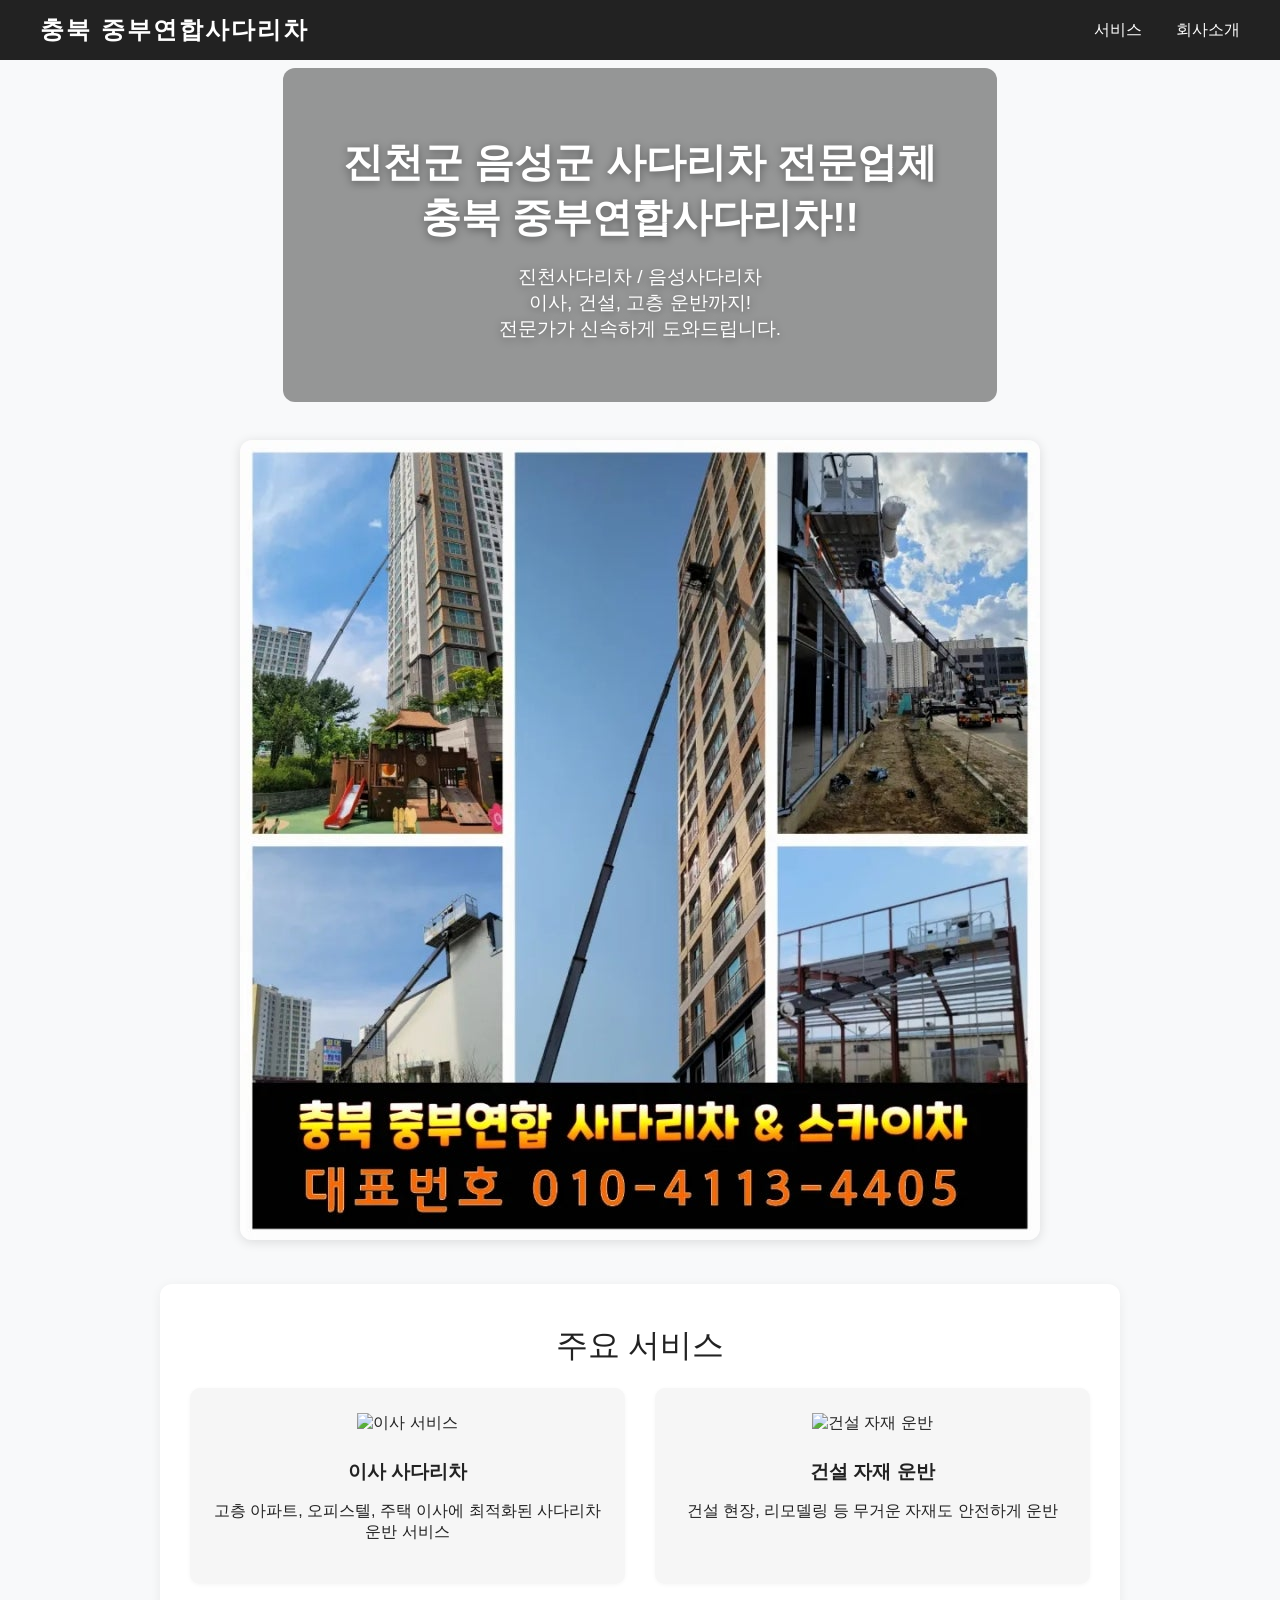
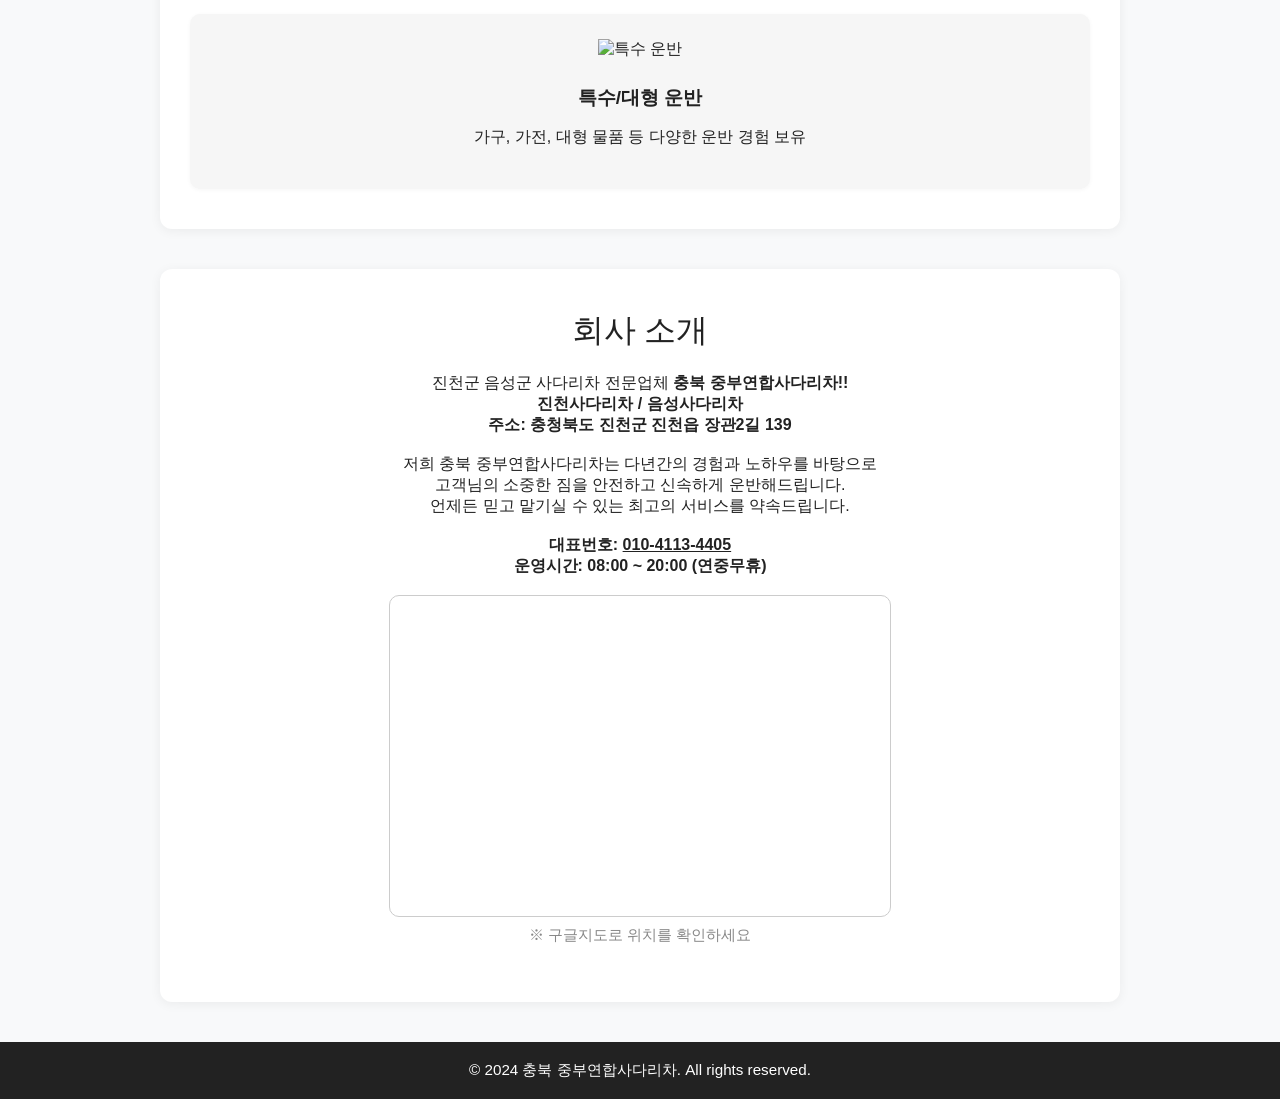
==== 01041134405/index.html @ c892538c "Add 01041134405 site under subpath" ====
<!DOCTYPE html>
<html lang="ko">

<head>
    <meta charset="UTF-8">
    <meta name="viewport" content="width=device-width, initial-scale=1.0">
    <title>충북 사다리차 - 진천, 음성, 괴산, 혁신도시 전문 사다리차</title>

    <meta name="description" content="충북 사다리차 전문 업체! 진천, 음성, 괴산, 혁신도시 고소작업차, 이삿짐 사다리차, 건설 현장 사다리차 신속 배차 서비스.">
    
    <meta name="keywords" content="충북 사다리차, 진천 사다리차, 음성 사다리차, 괴산 사다리차, 혁신도시 사다리차, 고소작업차, 이삿짐 사다리차">
    
    <meta name="author" content="충북 사다리차 전문업체">

    <meta property="og:title" content="충북 사다리차 - 진천, 음성, 괴산, 혁신도시 신속 배차">
    <meta property="og:description" content="진천, 음성, 괴산, 혁신도시 전지역 사다리차, 고소작업차 신속 지원. 안전하고 합리적인 서비스 제공.">
    <meta property="og:type" content="website">
    <meta property="og:locale" content="ko_KR">
    <meta property="og:url" content="https://www.jbsadari.cloud/01041134405/">
    <meta property="og:image" content="https://www.jbsadari.cloud/01041134405/ladder-main.jpg">
    <meta property="og:image:secure_url" content="https://www.jbsadari.cloud/01041134405/ladder-main.jpg">
    <meta property="og:image:type" content="image/jpeg">
    <meta property="og:image:alt" content="중부연합사다리차 작업 안내 이미지">
    <meta name="twitter:card" content="summary_large_image">
    <meta name="twitter:image" content="https://www.jbsadari.cloud/01041134405/ladder-main.jpg">
    <meta name="thumbnail" content="https://www.jbsadari.cloud/01041134405/ladder-main.jpg">
    <link rel="canonical" href="https://www.jbsadari.cloud/01041134405/">
    <link rel="image_src" href="https://www.jbsadari.cloud/01041134405/ladder-main.jpg">

    <style>
        body {
            margin: 0;
            font-family: 'Noto Sans KR', Arial, sans-serif;
            background: #f8f9fa;
            color: #222;
        }
        header {
            background: #222;
            color: #fff;
            padding: 0 40px;
            display: flex;
            align-items: center;
            justify-content: space-between;
            height: 60px;
        }
        .logo {
            font-size: 1.5em;
            font-weight: bold;
            letter-spacing: 2px;
        }
        nav a {
            color: #fff;
            text-decoration: none;
            margin-left: 30px;
            font-size: 1em;
            transition: color 0.2s;
        }
        nav a:hover {
            color: #FFD600;
        }
        .banner {
            background: url('https://images.unsplash.com/photo-1506744038136-46273834b3fb?auto=format&fit=crop&w=1200&q=80') center/cover no-repeat;
            height: 350px;
            display: flex;
            align-items: center;
            justify-content: center;
            color: #fff;
            text-shadow: 0 2px 8px rgba(0,0,0,0.4);
        }
        .banner-content {
            background: rgba(0,0,0,0.4);
            padding: 40px 60px;
            border-radius: 12px;
            text-align: center;
        }
        .banner-content h1 {
            font-size: 2.5em;
            margin-bottom: 10px;
        }
        .banner-content p {
            font-size: 1.2em;
        }
        .section {
            max-width: 900px;
            margin: 40px auto;
            background: #fff;
            border-radius: 12px;
            box-shadow: 0 2px 12px rgba(0,0,0,0.06);
            padding: 40px 30px;
        }
        .section-title {
            font-size: 2em;
            margin-bottom: 20px;
            color: #222;
            text-align: center;
        }
        .services {
            display: flex;
            flex-wrap: wrap;
            gap: 30px;
            justify-content: center;
        }
        .service {
            flex: 1 1 250px;
            background: #f6f6f6;
            border-radius: 10px;
            padding: 25px 20px;
            text-align: center;
            box-shadow: 0 1px 4px rgba(0,0,0,0.04);
        }
        .service img {
            width: 80px;
            height: 80px;
            object-fit: contain;
            margin-bottom: 15px;
        }
        .service h3 {
            margin: 10px 0 8px 0;
            font-size: 1.2em;
        }
        .contact-form {
            max-width: 400px;
            margin: 0 auto;
            display: flex;
            flex-direction: column;
            gap: 15px;
        }
        .contact-form input, .contact-form textarea {
            padding: 10px;
            border: 1px solid #ccc;
            border-radius: 6px;
            font-size: 1em;
        }
        .contact-form button {
            background: #FFD600;
            color: #222;
            border: none;
            padding: 12px;
            border-radius: 6px;
            font-size: 1.1em;
            font-weight: bold;
            cursor: pointer;
            transition: background 0.2s;
        }
        .contact-form button:hover {
            background: #FFC400;
        }
        footer {
            background: #222;
            color: #fff;
            text-align: center;
            padding: 18px 0;
            margin-top: 40px;
            font-size: 0.95em;
        }
        @media (max-width: 700px) {
            .section { padding: 20px 5px; }
            .banner-content { padding: 20px 10px; }
            .services { flex-direction: column; gap: 15px; }
        }
    </style>
</head>
<body>
    <header>
        <div class="logo">충북 중부연합사다리차</div>
        <nav>
            <a href="#service">서비스</a>
            <a href="#about">회사소개</a>
        </nav>
    </header>
    <div class="banner">
        <div class="banner-content">
            <h1>진천군 음성군 사다리차 전문업체<br>충북 중부연합사다리차!!</h1>
            <p>진천사다리차 / 음성사다리차<br>이사, 건설, 고층 운반까지!<br>전문가가 신속하게 도와드립니다.</p>
        </div>
    </div>
    <div class="main-image" style="text-align:center; margin: 30px 0;">
        <a href="tel:01041134405">
            <img src="ladder-main.jpg" alt="중부연합사다리차 홍보 이미지" style="max-width:100%; border-radius:12px; box-shadow:0 2px 12px rgba(0,0,0,0.12); cursor:pointer;">
        </a>
    </div>
    <section class="section" id="service">
        <div class="section-title">주요 서비스</div>
        <div class="services">
            <div class="service">
                <img src="https://cdn-icons-png.flaticon.com/512/1046/1046857.png" alt="이사 서비스">
                <h3>이사 사다리차</h3>
                <p>고층 아파트, 오피스텔, 주택 이사에 최적화된 사다리차 운반 서비스</p>
            </div>
            <div class="service">
                <img src="https://cdn-icons-png.flaticon.com/512/1046/1046876.png" alt="건설 자재 운반">
                <h3>건설 자재 운반</h3>
                <p>건설 현장, 리모델링 등 무거운 자재도 안전하게 운반</p>
            </div>
            <div class="service">
                <img src="https://cdn-icons-png.flaticon.com/512/1046/1046861.png" alt="특수 운반">
                <h3>특수/대형 운반</h3>
                <p>가구, 가전, 대형 물품 등 다양한 운반 경험 보유</p>
            </div>
        </div>
    </section>
    <section class="section" id="about">
        <div class="section-title">회사 소개</div>
        <p style="text-align:center; max-width:600px; margin:0 auto;">
            진천군 음성군 사다리차 전문업체 <b>충북 중부연합사다리차!!</b><br>
            <b>진천사다리차 / 음성사다리차</b><br>
            <b>주소: 충청북도 진천군 진천읍 장관2길 139</b><br><br>
            저희 충북 중부연합사다리차는 다년간의 경험과 노하우를 바탕으로<br>
            고객님의 소중한 짐을 안전하고 신속하게 운반해드립니다.<br>
            언제든 믿고 맡기실 수 있는 최고의 서비스를 약속드립니다.<br>
            <br>
            <b>대표번호: <a href="tel:01041134405" style="color:inherit;text-decoration:underline;">010-4113-4405</a></b><br>
            <b>운영시간: 08:00 ~ 20:00 (연중무휴)</b>
            <div style="margin: 18px 0 0 0; text-align:center;">
                <!-- 구글 지도 iframe -->
                <iframe src="https://www.google.com/maps?q=충청북도+진천군+진천읍+장관2길+139&output=embed" width="100%" height="320" style="border:1px solid #ccc; border-radius:10px; max-width:500px;" allowfullscreen loading="lazy"></iframe>
                <div style="font-size:0.95em; color:#888; margin-top:4px;">※ 구글지도로 위치를 확인하세요</div>
            </div>
        </p>
    </section>
    <footer>
        &copy; 2024 충북 중부연합사다리차. All rights reserved.
    </footer>
</body>
</html>
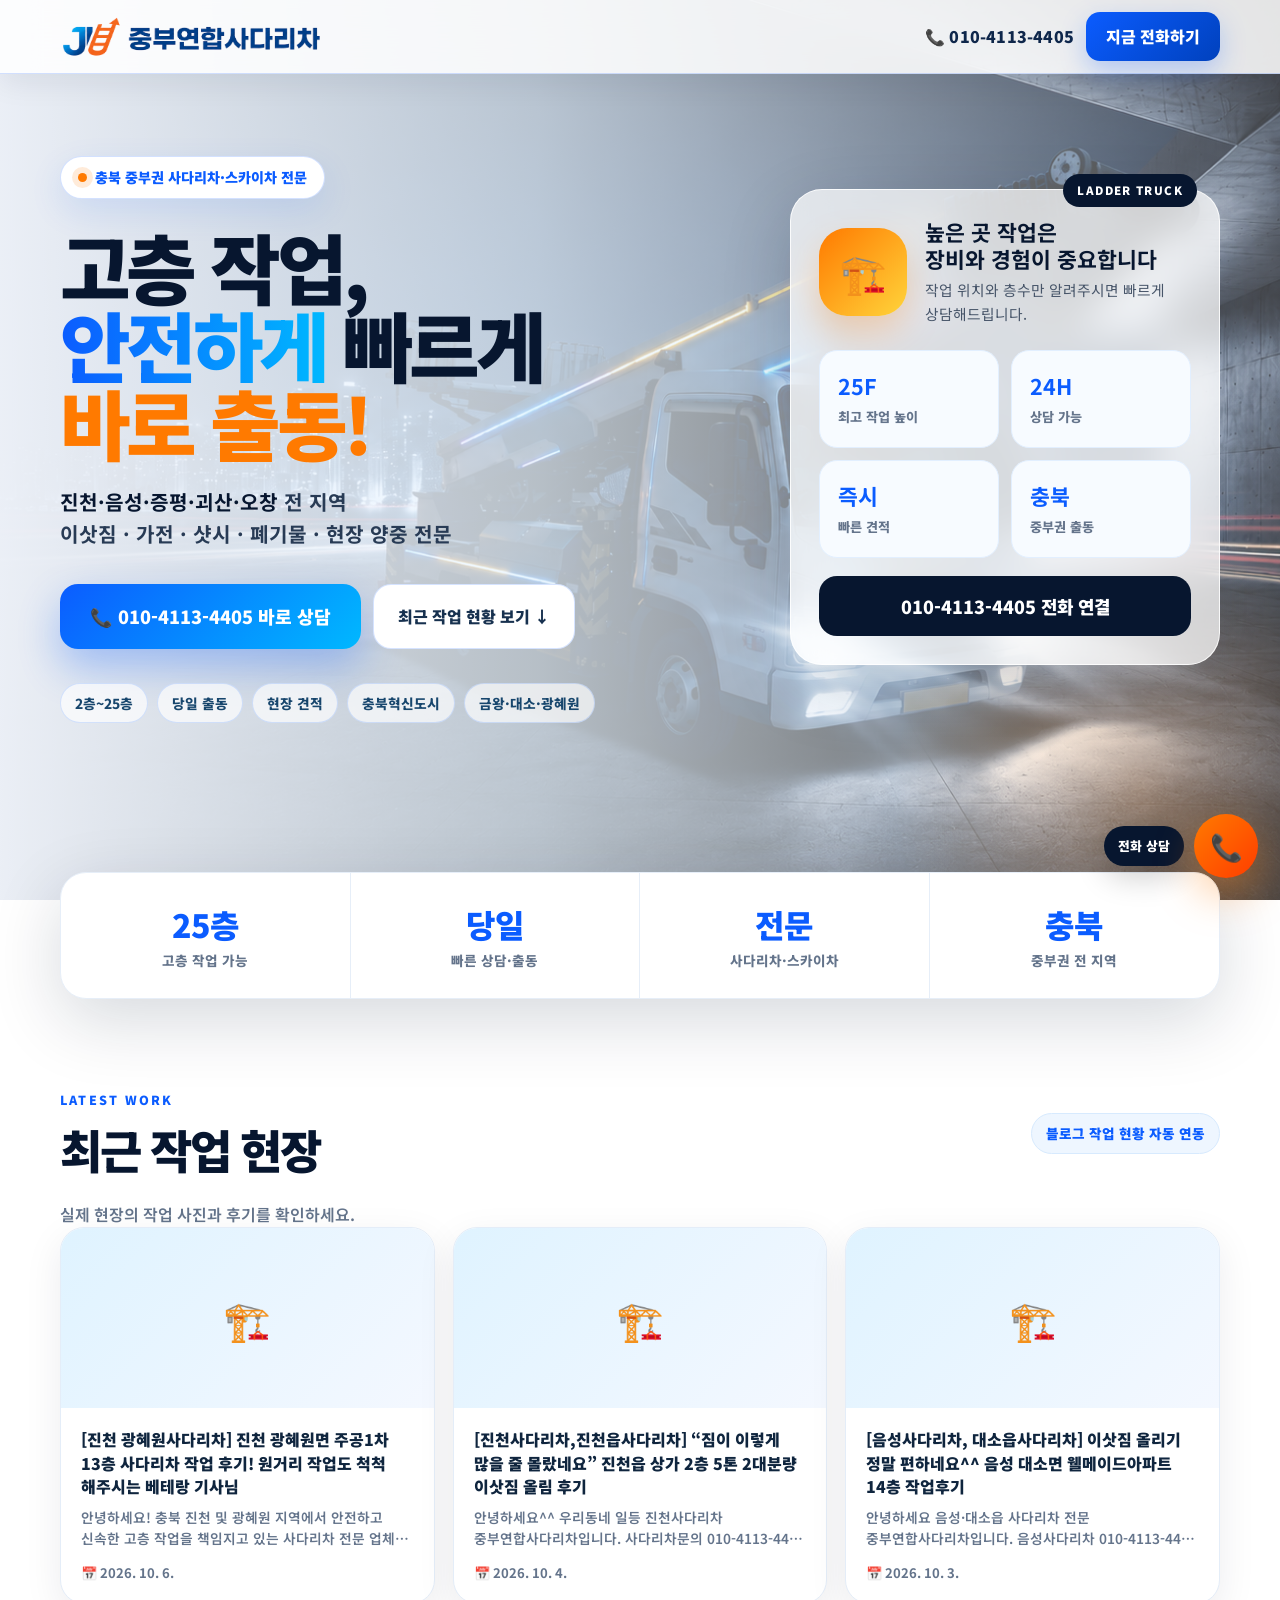
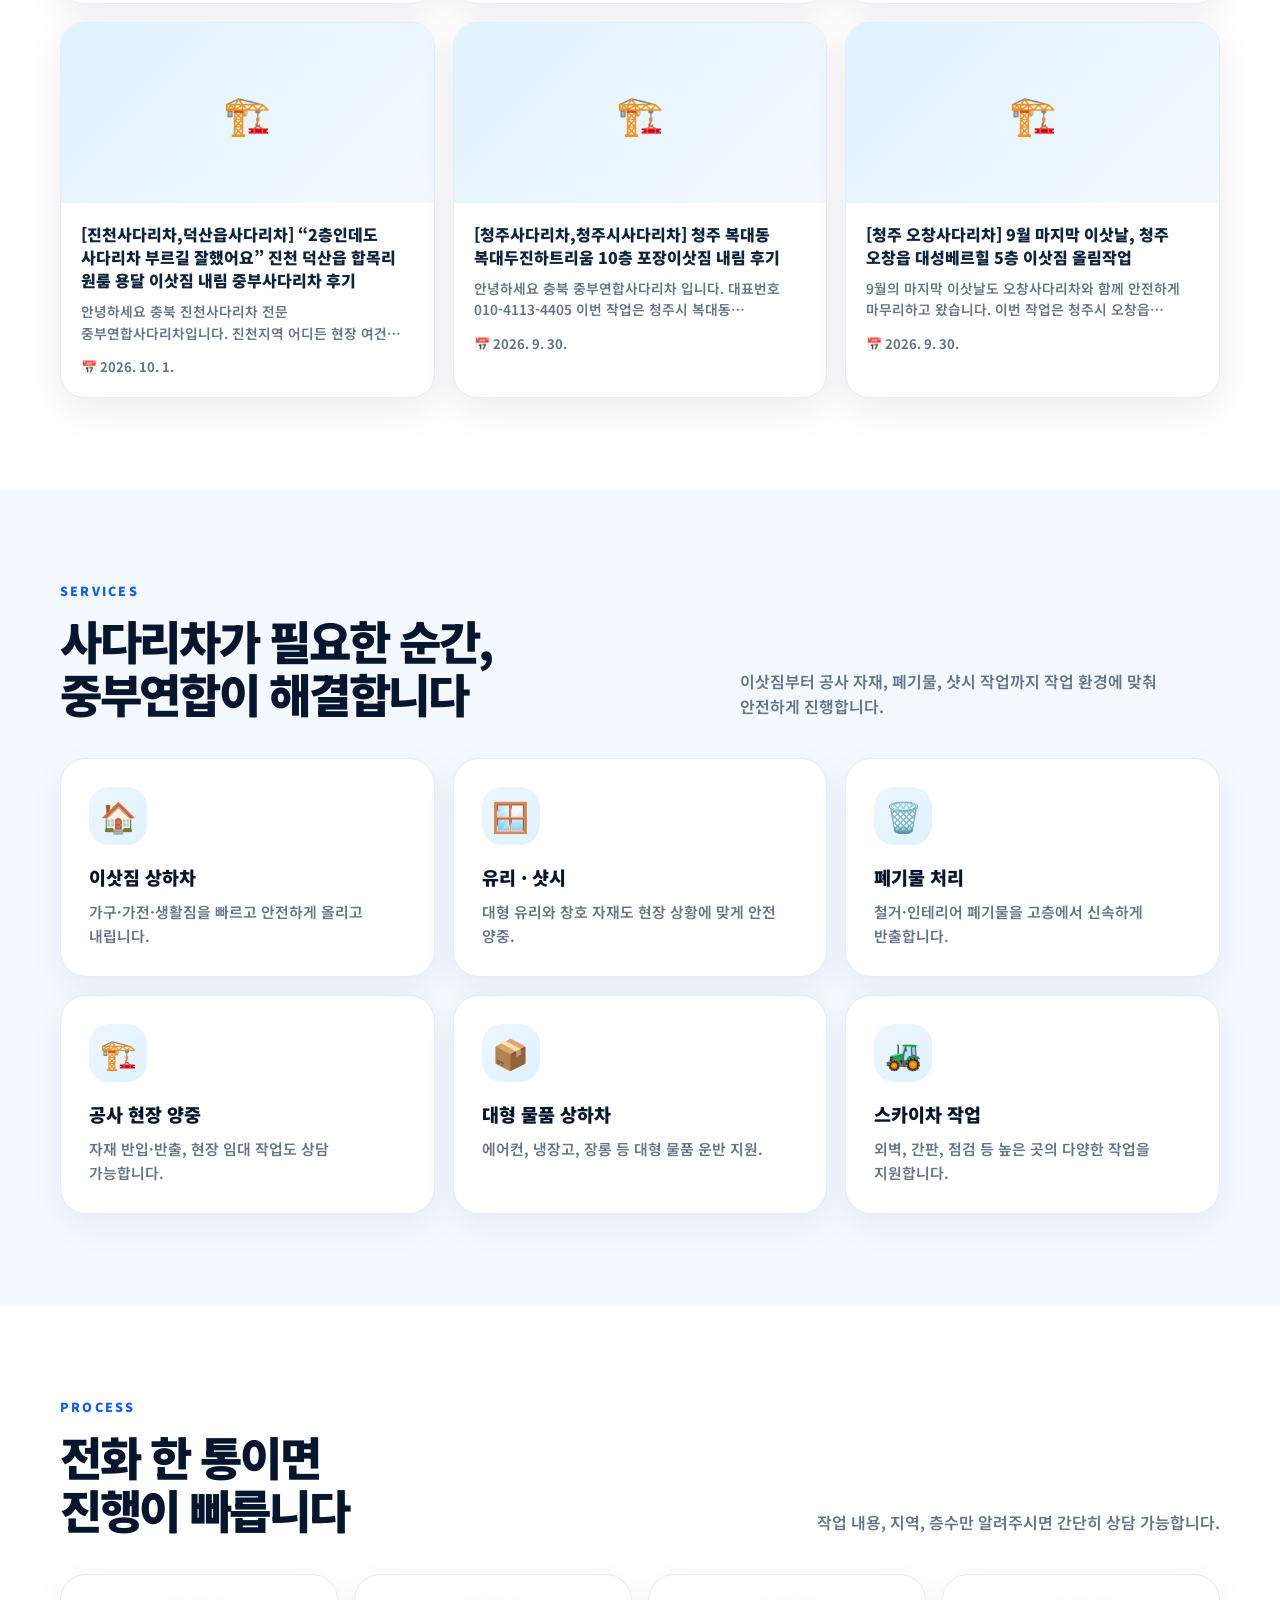
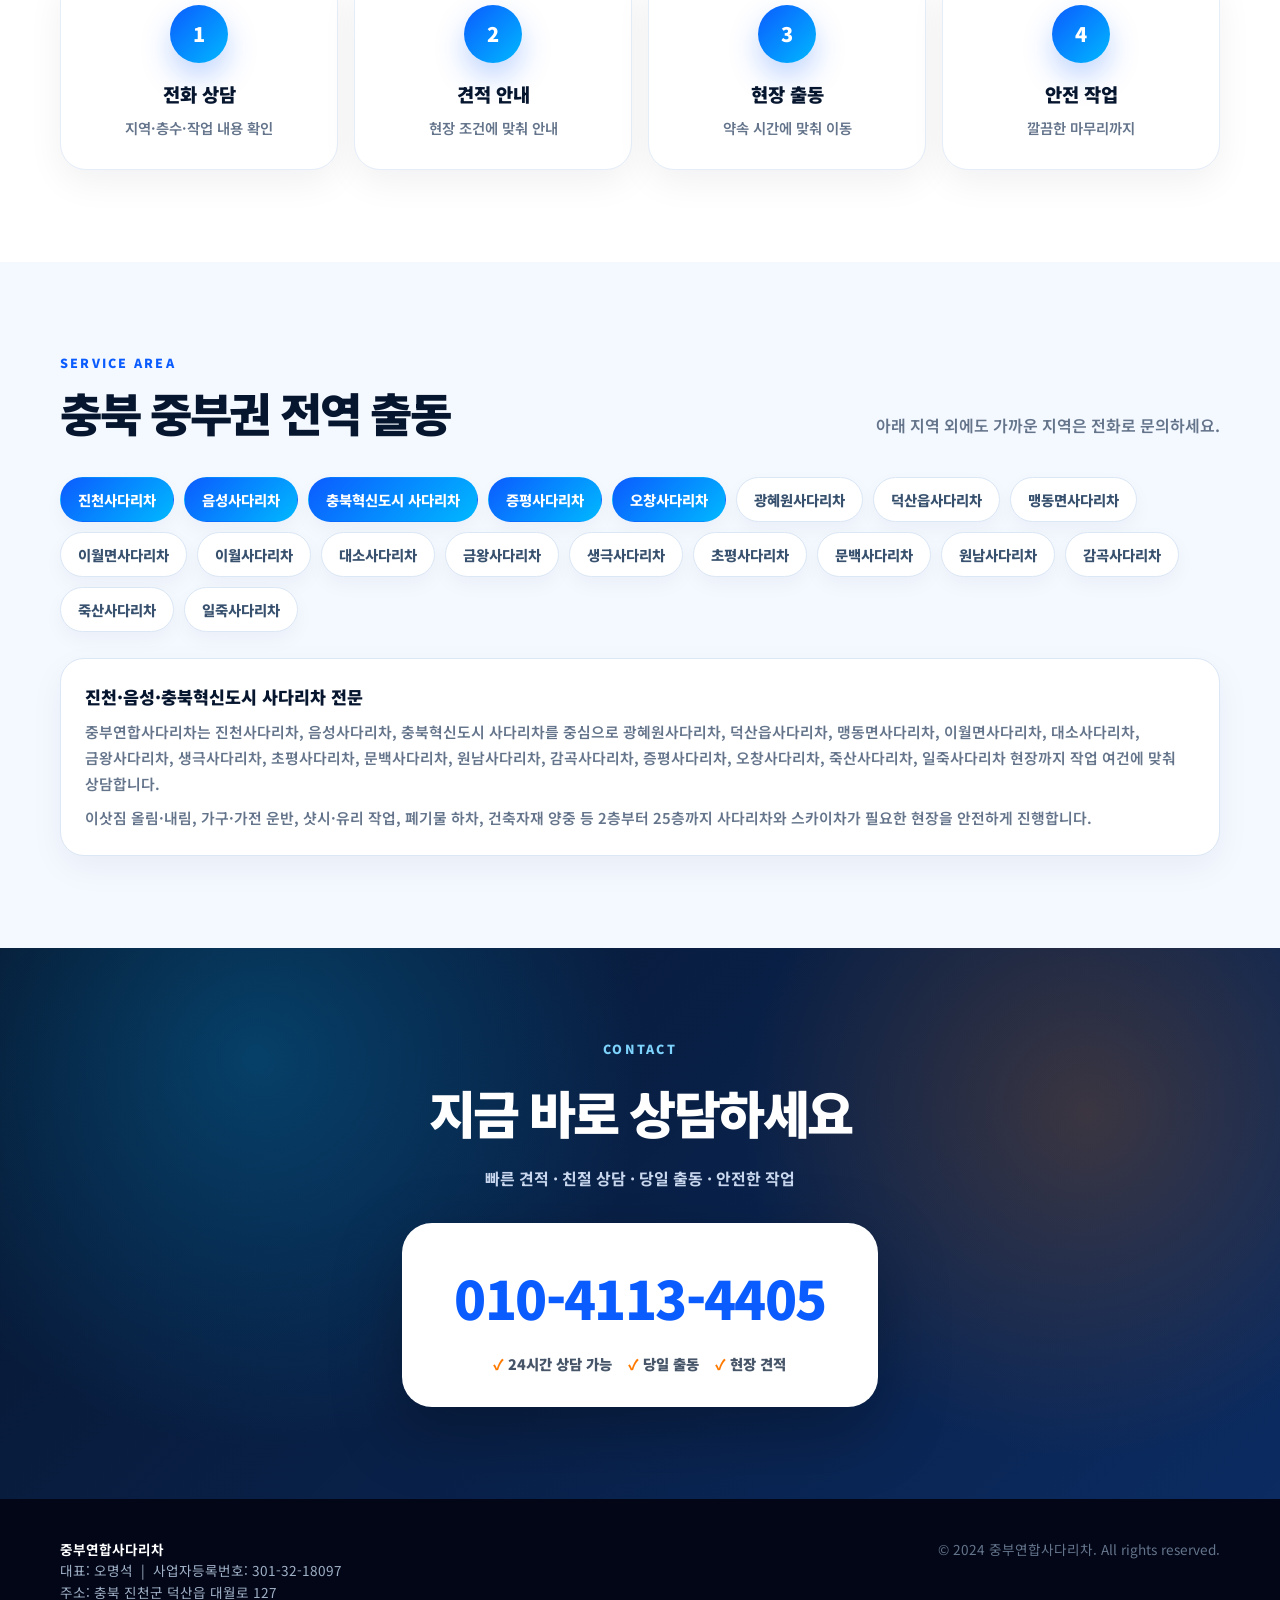
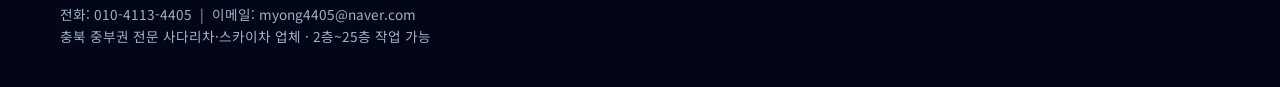
==== commit 0fed51b9: "Match subpath page to main site" ====
--- a/01041134405/index.html
+++ b/01041134405/index.html
@@ -1,225 +1,175 @@
 <!DOCTYPE html>
 <html lang="ko">
+<head>
+<link rel="icon" href="/favicon.png" type="image/png">
+<link rel="canonical" href="https://www.jbsadari.cloud/">  
+<meta charset="UTF-8">
+<meta name="viewport" content="width=device-width, initial-scale=1.0">
+<title>중부연합 사다리차 | 진천·음성·충북혁신도시 사다리차 전문업체</title>
+<meta name="description" content="진천사다리차, 음성사다리차, 충북혁신도시 사다리차 전문 중부연합 사다리차. 광혜원·덕산읍·맹동면·이월면·대소·금왕·생극·초평·문백·원남·감곡·증평·오창·죽산·일죽 출동. 2층~25층 스카이차·사다리차 이삿짐·가전·폐기물·유리샷시 상하차. 010-4113-4405">
+<meta name="keywords" content="사다리차,스카이차,충북사다리차,중부연합사다리차,진천사다리차,진천 사다리차,음성사다리차,음성 사다리차,충북혁신도시사다리차,충북혁신도시 사다리차,덕산읍사다리차,덕산읍 사다리차,맹동면사다리차,맹동면 사다리차,이월면사다리차,이월면 사다리차,이월사다리차,광혜원사다리차,광혜원 사다리차,대소사다리차,대소 사다리차,금왕사다리차,금왕 사다리차,생극사다리차,생극 사다리차,초평사다리차,초평 사다리차,문백사다리차,문백 사다리차,원남사다리차,원남 사다리차,감곡사다리차,감곡 사다리차,증평사다리차,증평 사다리차,오창사다리차,오창 사다리차,죽산사다리차,죽산 사다리차,일죽사다리차,일죽 사다리차,괴산사다리차,괴산 사다리차,백곡사다리차,백곡 사다리차,무극사다리차,무극 사다리차,이삿짐사다리차,사다리차렌탈,사다리차임대,사다리차비용,스카이차임대">
+<meta name="robots" content="index, follow">
+<meta name="author" content="중부연합 사다리차">
+<meta property="og:type" content="website">
+<meta property="og:title" content="중부연합 사다리차 | 충북 중부권 전문업체">
+<meta property="og:description" content="진천·음성·충북혁신도시·광혜원·덕산읍·맹동면·이월면·대소·금왕·증평·오창 사다리차. 2층~25층 스카이차·사다리차. 010-4113-4405">
+<meta property="og:locale" content="ko_KR">
+<meta property="og:site_name" content="중부연합 사다리차">
+<meta property="og:url" content="https://www.jbsadari.cloud/">
+<meta property="og:image" content="https://www.jbsadari.cloud/bg_image.png">
+<meta property="og:image:secure_url" content="https://www.jbsadari.cloud/bg_image.png">
+<meta property="og:image:type" content="image/png">
+<meta property="og:image:width" content="1717">
+<meta property="og:image:height" content="916">
+<meta property="og:image:alt" content="중부연합 사다리차 현장 작업 이미지">
+<meta name="twitter:card" content="summary_large_image">
+<meta name="twitter:image" content="https://www.jbsadari.cloud/bg_image.png">
+<meta name="thumbnail" content="https://www.jbsadari.cloud/bg_image.png">
+<link rel="image_src" href="https://www.jbsadari.cloud/bg_image.png">
+<meta name="naver-site-verification" content="b52d67caf41c7f3e1f02ea61d9da7cf839098827" />
 
-<head>
-    <meta charset="UTF-8">
-    <meta name="viewport" content="width=device-width, initial-scale=1.0">
-    <title>충북 사다리차 - 진천, 음성, 괴산, 혁신도시 전문 사다리차</title>
 
-    <meta name="description" content="충북 사다리차 전문 업체! 진천, 음성, 괴산, 혁신도시 고소작업차, 이삿짐 사다리차, 건설 현장 사다리차 신속 배차 서비스.">
-    
-    <meta name="keywords" content="충북 사다리차, 진천 사다리차, 음성 사다리차, 괴산 사다리차, 혁신도시 사다리차, 고소작업차, 이삿짐 사다리차">
-    
-    <meta name="author" content="충북 사다리차 전문업체">
+<script type="application/ld+json">
+{
+  "@context": "https://schema.org",
+  "@type": "LocalBusiness",
+  "@id": "https://www.jbsadari.cloud/#business",
+  "url": "https://www.jbsadari.cloud/",
+  "name": "중부연합 사다리차",
+  "alternateName": "중부연합사다리차",
+  "image": [
+    "https://www.jbsadari.cloud/bg_image.png",
+    "https://www.jbsadari.cloud/jh_logo.png"
+  ],
+  "logo": "https://www.jbsadari.cloud/jh_logo.png",
+  "description": "충북 진천, 음성, 충북혁신도시, 광혜원, 덕산읍, 맹동면, 이월면, 대소, 금왕, 생극, 초평, 문백, 원남, 감곡, 증평, 오창과 인접한 죽산, 일죽 지역에서 신속하고 안전한 사다리차, 스카이차 및 이삿짐 상하차 서비스를 제공합니다.",
+  "telephone": "010-4113-4405",
+  "email": "myong4405@naver.com",
+  "address": {
+    "@type": "PostalAddress",
+    "streetAddress": "덕산읍 대월로 127",
+    "addressLocality": "진천군",
+    "addressRegion": "충청북도",
+    "addressCountry": "KR"
+  },
+  "areaServed": [
+    {
+      "@type": "AdministrativeArea",
+      "name": "진천"
+    },
+    {
+      "@type": "AdministrativeArea",
+      "name": "음성"
+    },
+    {
+      "@type": "AdministrativeArea",
+      "name": "증평"
+    },
+    {
+      "@type": "AdministrativeArea",
+      "name": "괴산"
+    },
+    {
+      "@type": "AdministrativeArea",
+      "name": "오창"
+    },
+    {
+      "@type": "AdministrativeArea",
+      "name": "충북혁신도시"
+    },
+    {
+      "@type": "AdministrativeArea",
+      "name": "광혜원"
+    },
+    {
+      "@type": "AdministrativeArea",
+      "name": "금왕"
+    },
+    {
+      "@type": "AdministrativeArea",
+      "name": "대소"
+    },
+    {
+      "@type": "AdministrativeArea",
+      "name": "덕산읍"
+    },
+    {
+      "@type": "AdministrativeArea",
+      "name": "맹동면"
+    },
+    {
+      "@type": "AdministrativeArea",
+      "name": "이월면"
+    },
+    {
+      "@type": "AdministrativeArea",
+      "name": "생극"
+    },
+    {
+      "@type": "AdministrativeArea",
+      "name": "초평"
+    },
+    {
+      "@type": "AdministrativeArea",
+      "name": "문백"
+    },
+    {
+      "@type": "AdministrativeArea",
+      "name": "원남"
+    },
+    {
+      "@type": "AdministrativeArea",
+      "name": "감곡"
+    },
+    {
+      "@type": "AdministrativeArea",
+      "name": "죽산"
+    },
+    {
+      "@type": "AdministrativeArea",
+      "name": "일죽"
+    }
+  ],
+  "openingHours": "Mo-Su 00:00-24:00",
+  "founder": {
+    "@type": "Person",
+    "name": "오명석"
+  },
+  "taxID": "301-32-18097"
+}
+</script>
 
-    <meta property="og:title" content="충북 사다리차 - 진천, 음성, 괴산, 혁신도시 신속 배차">
-    <meta property="og:description" content="진천, 음성, 괴산, 혁신도시 전지역 사다리차, 고소작업차 신속 지원. 안전하고 합리적인 서비스 제공.">
-    <meta property="og:type" content="website">
-    <meta property="og:locale" content="ko_KR">
-    <meta property="og:url" content="https://www.jbsadari.cloud/01041134405/">
-    <meta property="og:image" content="https://www.jbsadari.cloud/01041134405/ladder-main.jpg">
-    <meta property="og:image:secure_url" content="https://www.jbsadari.cloud/01041134405/ladder-main.jpg">
-    <meta property="og:image:type" content="image/jpeg">
-    <meta property="og:image:alt" content="중부연합사다리차 작업 안내 이미지">
-    <meta name="twitter:card" content="summary_large_image">
-    <meta name="twitter:image" content="https://www.jbsadari.cloud/01041134405/ladder-main.jpg">
-    <meta name="thumbnail" content="https://www.jbsadari.cloud/01041134405/ladder-main.jpg">
-    <link rel="canonical" href="https://www.jbsadari.cloud/01041134405/">
-    <link rel="image_src" href="https://www.jbsadari.cloud/01041134405/ladder-main.jpg">
-
-    <style>
-        body {
-            margin: 0;
-            font-family: 'Noto Sans KR', Arial, sans-serif;
-            background: #f8f9fa;
-            color: #222;
-        }
-        header {
-            background: #222;
-            color: #fff;
-            padding: 0 40px;
-            display: flex;
-            align-items: center;
-            justify-content: space-between;
-            height: 60px;
-        }
-        .logo {
-            font-size: 1.5em;
-            font-weight: bold;
-            letter-spacing: 2px;
-        }
-        nav a {
-            color: #fff;
-            text-decoration: none;
-            margin-left: 30px;
-            font-size: 1em;
-            transition: color 0.2s;
-        }
-        nav a:hover {
-            color: #FFD600;
-        }
-        .banner {
-            background: url('https://images.unsplash.com/photo-1506744038136-46273834b3fb?auto=format&fit=crop&w=1200&q=80') center/cover no-repeat;
-            height: 350px;
-            display: flex;
-            align-items: center;
-            justify-content: center;
-            color: #fff;
-            text-shadow: 0 2px 8px rgba(0,0,0,0.4);
-        }
-        .banner-content {
-            background: rgba(0,0,0,0.4);
-            padding: 40px 60px;
-            border-radius: 12px;
-            text-align: center;
-        }
-        .banner-content h1 {
-            font-size: 2.5em;
-            margin-bottom: 10px;
-        }
-        .banner-content p {
-            font-size: 1.2em;
-        }
-        .section {
-            max-width: 900px;
-            margin: 40px auto;
-            background: #fff;
-            border-radius: 12px;
-            box-shadow: 0 2px 12px rgba(0,0,0,0.06);
-            padding: 40px 30px;
-        }
-        .section-title {
-            font-size: 2em;
-            margin-bottom: 20px;
-            color: #222;
-            text-align: center;
-        }
-        .services {
-            display: flex;
-            flex-wrap: wrap;
-            gap: 30px;
-            justify-content: center;
-        }
-        .service {
-            flex: 1 1 250px;
-            background: #f6f6f6;
-            border-radius: 10px;
-            padding: 25px 20px;
-            text-align: center;
-            box-shadow: 0 1px 4px rgba(0,0,0,0.04);
-        }
-        .service img {
-            width: 80px;
-            height: 80px;
-            object-fit: contain;
-            margin-bottom: 15px;
-        }
-        .service h3 {
-            margin: 10px 0 8px 0;
-            font-size: 1.2em;
-        }
-        .contact-form {
-            max-width: 400px;
-            margin: 0 auto;
-            display: flex;
-            flex-direction: column;
-            gap: 15px;
-        }
-        .contact-form input, .contact-form textarea {
-            padding: 10px;
-            border: 1px solid #ccc;
-            border-radius: 6px;
-            font-size: 1em;
-        }
-        .contact-form button {
-            background: #FFD600;
-            color: #222;
-            border: none;
-            padding: 12px;
-            border-radius: 6px;
-            font-size: 1.1em;
-            font-weight: bold;
-            cursor: pointer;
-            transition: background 0.2s;
-        }
-        .contact-form button:hover {
-            background: #FFC400;
-        }
-        footer {
-            background: #222;
-            color: #fff;
-            text-align: center;
-            padding: 18px 0;
-            margin-top: 40px;
-            font-size: 0.95em;
-        }
-        @media (max-width: 700px) {
-            .section { padding: 20px 5px; }
-            .banner-content { padding: 20px 10px; }
-            .services { flex-direction: column; gap: 15px; }
-        }
-    </style>
+<script type="application/ld+json">
+{
+  "@context": "https://schema.org",
+  "@type": "WebSite",
+  "@id": "https://www.jbsadari.cloud/#website",
+  "url": "https://www.jbsadari.cloud/",
+  "name": "중부연합 사다리차",
+  "alternateName": [
+    "중부연합사다리차",
+    "jbsadari.cloud"
+  ],
+  "publisher": {
+    "@id": "https://www.jbsadari.cloud/#business"
+  }
+}
+</script>
+  
+<link rel="stylesheet" href="style.css">
 </head>
 <body>
-    <header>
-        <div class="logo">충북 중부연합사다리차</div>
-        <nav>
-            <a href="#service">서비스</a>
-            <a href="#about">회사소개</a>
-        </nav>
-    </header>
-    <div class="banner">
-        <div class="banner-content">
-            <h1>진천군 음성군 사다리차 전문업체<br>충북 중부연합사다리차!!</h1>
-            <p>진천사다리차 / 음성사다리차<br>이사, 건설, 고층 운반까지!<br>전문가가 신속하게 도와드립니다.</p>
-        </div>
-    </div>
-    <div class="main-image" style="text-align:center; margin: 30px 0;">
-        <a href="tel:01041134405">
-            <img src="ladder-main.jpg" alt="중부연합사다리차 홍보 이미지" style="max-width:100%; border-radius:12px; box-shadow:0 2px 12px rgba(0,0,0,0.12); cursor:pointer;">
-        </a>
-    </div>
-    <section class="section" id="service">
-        <div class="section-title">주요 서비스</div>
-        <div class="services">
-            <div class="service">
-                <img src="https://cdn-icons-png.flaticon.com/512/1046/1046857.png" alt="이사 서비스">
-                <h3>이사 사다리차</h3>
-                <p>고층 아파트, 오피스텔, 주택 이사에 최적화된 사다리차 운반 서비스</p>
-            </div>
-            <div class="service">
-                <img src="https://cdn-icons-png.flaticon.com/512/1046/1046876.png" alt="건설 자재 운반">
-                <h3>건설 자재 운반</h3>
-                <p>건설 현장, 리모델링 등 무거운 자재도 안전하게 운반</p>
-            </div>
-            <div class="service">
-                <img src="https://cdn-icons-png.flaticon.com/512/1046/1046861.png" alt="특수 운반">
-                <h3>특수/대형 운반</h3>
-                <p>가구, 가전, 대형 물품 등 다양한 운반 경험 보유</p>
-            </div>
-        </div>
-    </section>
-    <section class="section" id="about">
-        <div class="section-title">회사 소개</div>
-        <p style="text-align:center; max-width:600px; margin:0 auto;">
-            진천군 음성군 사다리차 전문업체 <b>충북 중부연합사다리차!!</b><br>
-            <b>진천사다리차 / 음성사다리차</b><br>
-            <b>주소: 충청북도 진천군 진천읍 장관2길 139</b><br><br>
-            저희 충북 중부연합사다리차는 다년간의 경험과 노하우를 바탕으로<br>
-            고객님의 소중한 짐을 안전하고 신속하게 운반해드립니다.<br>
-            언제든 믿고 맡기실 수 있는 최고의 서비스를 약속드립니다.<br>
-            <br>
-            <b>대표번호: <a href="tel:01041134405" style="color:inherit;text-decoration:underline;">010-4113-4405</a></b><br>
-            <b>운영시간: 08:00 ~ 20:00 (연중무휴)</b>
-            <div style="margin: 18px 0 0 0; text-align:center;">
-                <!-- 구글 지도 iframe -->
-                <iframe src="https://www.google.com/maps?q=충청북도+진천군+진천읍+장관2길+139&output=embed" width="100%" height="320" style="border:1px solid #ccc; border-radius:10px; max-width:500px;" allowfullscreen loading="lazy"></iframe>
-                <div style="font-size:0.95em; color:#888; margin-top:4px;">※ 구글지도로 위치를 확인하세요</div>
-            </div>
-        </p>
-    </section>
-    <footer>
-        &copy; 2024 충북 중부연합사다리차. All rights reserved.
-    </footer>
+<nav><div class="wrap nav-inner"><a class="nav-logo" href="/"><img src="/jh_logo.png" alt="중부연합 사다리차" class="nav-logo-img"></a><div class="nav-right"><span class="nav-tel">📞 010-4113-4405</span><a class="nav-call" href="tel:01041134405">지금 전화하기</a></div></div></nav>
+<section class="hero"><div class="wrap hero-inner"><div class="hero-copy"><div class="badge"><i></i> 충북 중부권 사다리차·스카이차 전문</div><h1>고층 작업,<br><span class="accent">안전하게</span> 빠르게<br><span class="hot">바로 출동!</span></h1><p class="hero-desc"><strong>진천·음성·증평·괴산·오창</strong> 전 지역<br>이삿짐 · 가전 · 샷시 · 폐기물 · 현장 양중 전문</p><div class="hero-cta"><a class="btn-main" href="tel:01041134405">📞 010-4113-4405 바로 상담</a><a class="btn-sub" href="#blog" onclick="event.preventDefault();document.getElementById('blog').scrollIntoView({behavior:'smooth'})">최근 작업 현황 보기 ↓</a></div><div class="chips"><span class="chip">2층~25층</span><span class="chip">당일 출동</span><span class="chip">현장 견적</span><span class="chip">충북혁신도시</span><span class="chip">금왕·대소·광혜원</span></div></div><aside class="hero-card"><div class="emergency"><div class="circle">🏗️</div><div><h2>높은 곳 작업은<br>장비와 경험이 중요합니다</h2><p>작업 위치와 층수만 알려주시면 빠르게 상담해드립니다.</p></div></div><div class="quick"><div><b>25F</b><span>최고 작업 높이</span></div><div><b>24H</b><span>상담 가능</span></div><div><b>즉시</b><span>빠른 견적</span></div><div><b>충북</b><span>중부권 출동</span></div></div><a class="mini-call" href="tel:01041134405">010-4113-4405 전화 연결</a></aside></div></section>
+<div class="trust"><div class="wrap trust-grid"><div class="trust-item"><div class="trust-num">25층</div><div class="trust-label">고층 작업 가능</div></div><div class="trust-item"><div class="trust-num">당일</div><div class="trust-label">빠른 상담·출동</div></div><div class="trust-item"><div class="trust-num">전문</div><div class="trust-label">사다리차·스카이차</div></div><div class="trust-item"><div class="trust-num">충북</div><div class="trust-label">중부권 전 지역</div></div></div></div>
+<section id="blog" class="blog"><div class="wrap"><div class="blog-top"><div><div class="eyebrow">Latest Work</div><h2 class="sec-title">최근 작업 현장</h2></div><div class="blog-note">블로그 작업 현황 자동 연동</div></div><p class="sec-desc">실제 현장의 작업 사진과 후기를 확인하세요.</p><ul id="blog-list"><li style="color:#999;padding:20px">블로그 글을 불러오는 중...</li></ul></div></section>
+<section class="services" id="services"><div class="wrap"><div class="sec-head"><div><div class="eyebrow">Services</div><h2 class="sec-title">사다리차가 필요한 순간,<br>중부연합이 해결합니다</h2></div><p class="sec-desc">이삿짐부터 공사 자재, 폐기물, 샷시 작업까지 작업 환경에 맞춰 안전하게 진행합니다.</p></div><div class="svc-grid"><div class="svc-card"><div class="svc-icon">🏠</div><h3>이삿짐 상하차</h3><p>가구·가전·생활짐을 빠르고 안전하게 올리고 내립니다.</p></div><div class="svc-card"><div class="svc-icon">🪟</div><h3>유리 · 샷시</h3><p>대형 유리와 창호 자재도 현장 상황에 맞게 안전 양중.</p></div><div class="svc-card"><div class="svc-icon">🗑️</div><h3>폐기물 처리</h3><p>철거·인테리어 폐기물을 고층에서 신속하게 반출합니다.</p></div><div class="svc-card"><div class="svc-icon">🏗️</div><h3>공사 현장 양중</h3><p>자재 반입·반출, 현장 임대 작업도 상담 가능합니다.</p></div><div class="svc-card"><div class="svc-icon">📦</div><h3>대형 물품 상하차</h3><p>에어컨, 냉장고, 장롱 등 대형 물품 운반 지원.</p></div><div class="svc-card"><div class="svc-icon">🚜</div><h3>스카이차 작업</h3><p>외벽, 간판, 점검 등 높은 곳의 다양한 작업을 지원합니다.</p></div></div></div></section>
+<section id="process"><div class="wrap"><div class="sec-head"><div><div class="eyebrow">Process</div><h2 class="sec-title">전화 한 통이면<br>진행이 빠릅니다</h2></div><p class="sec-desc">작업 내용, 지역, 층수만 알려주시면 간단히 상담 가능합니다.</p></div><div class="process-steps"><div class="step"><div class="step-num">1</div><h3>전화 상담</h3><p>지역·층수·작업 내용 확인</p></div><div class="step"><div class="step-num">2</div><h3>견적 안내</h3><p>현장 조건에 맞춰 안내</p></div><div class="step"><div class="step-num">3</div><h3>현장 출동</h3><p>약속 시간에 맞춰 이동</p></div><div class="step"><div class="step-num">4</div><h3>안전 작업</h3><p>깔끔한 마무리까지</p></div></div></div></section>
+<section class="area" id="area"><div class="wrap"><div class="sec-head"><div><div class="eyebrow">Service Area</div><h2 class="sec-title">충북 중부권 전역 출동</h2></div><p class="sec-desc">아래 지역 외에도 가까운 지역은 전화로 문의하세요.</p></div><div class="area-tags"><span class="area-tag main">진천사다리차</span><span class="area-tag main">음성사다리차</span><span class="area-tag main">충북혁신도시 사다리차</span><span class="area-tag main">증평사다리차</span><span class="area-tag main">오창사다리차</span><span class="area-tag">광혜원사다리차</span><span class="area-tag">덕산읍사다리차</span><span class="area-tag">맹동면사다리차</span><span class="area-tag">이월면사다리차</span><span class="area-tag">이월사다리차</span><span class="area-tag">대소사다리차</span><span class="area-tag">금왕사다리차</span><span class="area-tag">생극사다리차</span><span class="area-tag">초평사다리차</span><span class="area-tag">문백사다리차</span><span class="area-tag">원남사다리차</span><span class="area-tag">감곡사다리차</span><span class="area-tag">죽산사다리차</span><span class="area-tag">일죽사다리차</span></div><div class="seo-area-text"><h3>진천·음성·충북혁신도시 사다리차 전문</h3><p>중부연합사다리차는 진천사다리차, 음성사다리차, 충북혁신도시 사다리차를 중심으로 광혜원사다리차, 덕산읍사다리차, 맹동면사다리차, 이월면사다리차, 대소사다리차, 금왕사다리차, 생극사다리차, 초평사다리차, 문백사다리차, 원남사다리차, 감곡사다리차, 증평사다리차, 오창사다리차, 죽산사다리차, 일죽사다리차 현장까지 작업 여건에 맞춰 상담합니다.</p><p>이삿짐 올림·내림, 가구·가전 운반, 샷시·유리 작업, 폐기물 하차, 건축자재 양중 등 2층부터 25층까지 사다리차와 스카이차가 필요한 현장을 안전하게 진행합니다.</p></div></div></section>
+<section class="cta"><div class="wrap"><div class="eyebrow" style="color:#7dd3fc">Contact</div><h2>지금 바로 상담하세요</h2><p>빠른 견적 · 친절 상담 · 당일 출동 · 안전한 작업</p><div class="cta-box"><a class="cta-tel" href="tel:01041134405">010-4113-4405</a><div class="cta-info"><span>24시간 상담 가능</span><span>당일 출동</span><span>현장 견적</span></div></div></div></section>
+
+<footer><div class="wrap footer-inner"><div><strong>중부연합사다리차</strong><br>대표: 오명석 &nbsp;|&nbsp; 사업자등록번호: 301-32-18097<br>주소: 충북 진천군 덕산읍 대월로 127<br>전화: 010-4113-4405 &nbsp;|&nbsp; 이메일: myong4405@naver.com<br>충북 중부권 전문 사다리차·스카이차 업체 · 2층~25층 작업 가능</div><div class="footer-copy">© 2024 중부연합사다리차. All rights reserved.</div></div></footer>
+<div class="float-wrap"><span class="float-label">전화 상담</span><a class="float-call" href="tel:01041134405" title="전화상담">📞</a></div>
+<script src="script.js" defer></script>
 </body>
-</html> 
+</html>
--- a/01041134405/style.css
+++ b/01041134405/style.css
@@ -0,0 +1,20 @@
+@import url('https://fonts.googleapis.com/css2?family=Noto+Sans+KR:wght@400;500;700;800;900&display=swap');
+:root{--blue:#0b5cff;--sky:#00b8ff;--navy:#07162f;--deep:#020617;--orange:#ff7a00;--yellow:#ffd43b;--white:#fff;--muted:#64748b;--line:#dbe7f5;--bg:#f4f8ff;--shadow:0 22px 70px rgba(5,22,50,.16)}
+*{box-sizing:border-box;margin:0;padding:0}html{scroll-behavior:smooth}body{font-family:'Noto Sans KR',sans-serif;color:#102033;background:#fff;line-height:1.6;word-break:keep-all}a{text-decoration:none;color:inherit}.wrap{width:min(1160px,92%);margin:0 auto}
+nav{position:fixed;top:0;left:0;right:0;z-index:1000;height:74px;background:rgba(255,255,255,.86);backdrop-filter:blur(18px);border-bottom:1px solid rgba(11,92,255,.18);box-shadow:0 8px 30px rgba(5,22,50,.08)}
+.nav-inner{height:100%;display:flex;align-items:center;justify-content:space-between}.nav-logo-img{height:42px;display:block}.nav-right{display:flex;align-items:center;gap:12px}.nav-tel{font-weight:900;color:#0f274b;letter-spacing:.2px}.nav-call{background:linear-gradient(135deg,var(--blue),#0041bd);color:#fff;padding:12px 20px;border-radius:14px;font-weight:900;box-shadow:0 10px 26px rgba(11,92,255,.25);transition:.22s}.nav-call:hover{transform:translateY(-2px);box-shadow:0 16px 34px rgba(11,92,255,.34)}
+.hero{min-height:100vh;position:relative;overflow:hidden;padding:132px 0 78px;background:radial-gradient(circle at 74% 20%,rgba(0,184,255,.26),transparent 28%),linear-gradient(135deg,#eaf5ff 0%,#d5efff 48%,#f9fcff 100%)}
+.hero::before{content:'';position:absolute;inset:0;background:linear-gradient(90deg,rgba(244,248,255,.96) 0%,rgba(234,245,255,.78) 42%,rgba(255,255,255,.24) 100%),url('/bg_image.png') right center/cover no-repeat;opacity:1}.hero::after{content:'';position:absolute;right:-130px;bottom:-160px;width:540px;height:540px;border-radius:50%;background:radial-gradient(circle,rgba(255,122,0,.22),transparent 65%)}
+.hero-inner{position:relative;z-index:2;display:grid;grid-template-columns:1.05fr .95fr;gap:40px;align-items:center}.hero-copy{padding-top:24px}.badge{display:inline-flex;gap:8px;align-items:center;background:#fff;border:1px solid rgba(11,92,255,.18);border-radius:999px;padding:9px 17px;font-size:.88rem;font-weight:900;color:#0b5cff;box-shadow:0 12px 35px rgba(11,92,255,.11);margin-bottom:28px}.badge i{width:9px;height:9px;border-radius:50%;background:var(--orange);box-shadow:0 0 0 6px rgba(255,122,0,.15)}
+h1{font-size:clamp(2.7rem,6vw,5.2rem);line-height:1.02;letter-spacing:-.06em;color:#07162f;font-weight:900;margin-bottom:24px}h1 .accent{display:inline-block;background:linear-gradient(90deg,var(--blue),var(--sky));-webkit-background-clip:text;background-clip:text;-webkit-text-fill-color:transparent}h1 .hot{color:var(--orange)}.hero-desc{font-size:clamp(1.05rem,1.8vw,1.26rem);font-weight:700;color:#283b55;margin-bottom:30px}.hero-desc strong{color:#07162f}.hero-cta{display:flex;gap:12px;flex-wrap:wrap;margin:34px 0}.btn-main,.btn-sub{display:inline-flex;align-items:center;justify-content:center;gap:8px;border-radius:18px;font-weight:900;transition:.22s}.btn-main{background:linear-gradient(135deg,var(--blue),var(--sky));color:#fff;padding:18px 30px;font-size:1.13rem;box-shadow:0 18px 42px rgba(11,92,255,.31)}.btn-sub{background:#fff;color:#17314f;border:1px solid rgba(11,92,255,.17);padding:18px 24px}.btn-main:hover,.btn-sub:hover{transform:translateY(-3px)}.chips{display:flex;flex-wrap:wrap;gap:9px}.chip{padding:8px 14px;border-radius:999px;background:rgba(255,255,255,.68);border:1px solid rgba(11,92,255,.15);color:#17466d;font-size:.86rem;font-weight:800}.hero-card{justify-self:end;width:min(430px,100%);background:rgba(255,255,255,.72);backdrop-filter:blur(18px);border:1px solid rgba(255,255,255,.85);border-radius:32px;padding:28px;box-shadow:var(--shadow);position:relative}.hero-card::before{content:'LADDER TRUCK';position:absolute;right:22px;top:-16px;background:#07162f;color:#fff;border-radius:999px;padding:7px 14px;font-size:.72rem;font-weight:900;letter-spacing:.12em}.emergency{display:grid;grid-template-columns:88px 1fr;gap:18px;align-items:center}.circle{height:88px;border-radius:28px;background:linear-gradient(135deg,var(--orange),var(--yellow));display:flex;align-items:center;justify-content:center;font-size:2.4rem;box-shadow:0 16px 34px rgba(255,122,0,.26)}.emergency h2{font-size:1.35rem;color:#07162f;line-height:1.25}.emergency p{margin-top:6px;color:#475569;font-size:.92rem}.quick{margin-top:24px;display:grid;grid-template-columns:repeat(2,1fr);gap:12px}.quick div{background:#f7fbff;border:1px solid #e2efff;border-radius:18px;padding:18px}.quick b{display:block;font-size:1.35rem;color:#0b5cff}.quick span{font-size:.82rem;color:#64748b;font-weight:800}.mini-call{display:block;margin-top:18px;text-align:center;background:#07162f;color:#fff;border-radius:18px;padding:16px;font-size:1.12rem;font-weight:900}.trust{position:relative;z-index:3;margin-top:-28px}.trust-grid{display:grid;grid-template-columns:repeat(4,1fr);background:#fff;border-radius:26px;box-shadow:var(--shadow);overflow:hidden;border:1px solid #e6eef8}.trust-item{padding:26px 16px;text-align:center;border-right:1px solid #e6eef8}.trust-item:last-child{border-right:0}.trust-num{font-size:2rem;font-weight:900;color:#0b5cff}.trust-label{font-size:.85rem;color:#64748b;font-weight:800}
+section{padding:92px 0}.eyebrow{font-size:.78rem;color:#0b5cff;font-weight:900;letter-spacing:.18em;text-transform:uppercase;margin-bottom:12px}.sec-head{display:flex;justify-content:space-between;gap:30px;align-items:end;margin-bottom:38px}.sec-title{font-size:clamp(1.9rem,3.6vw,3rem);line-height:1.15;letter-spacing:-.05em;font-weight:900;color:#07162f}.sec-desc{color:#64748b;font-weight:600;max-width:480px}.blog{background:#fff}.blog-top{display:flex;align-items:center;justify-content:space-between;gap:20px;margin-bottom:26px}.blog-note{background:#eef6ff;border:1px solid #d7eafe;border-radius:999px;padding:9px 14px;color:#0b5cff;font-size:.85rem;font-weight:900}#blog-list{list-style:none;display:grid;grid-template-columns:repeat(3,1fr);gap:18px}#blog-list li{background:#fff;border:1px solid #e4edf8;border-radius:24px;overflow:hidden;box-shadow:0 12px 38px rgba(5,22,50,.08);transition:.22s}#blog-list li:hover{transform:translateY(-6px);box-shadow:0 22px 55px rgba(5,22,50,.13)}.blog-thumb,.blog-thumb-placeholder{width:100%;height:180px;object-fit:cover;display:flex;align-items:center;justify-content:center;background:linear-gradient(135deg,#dff3ff,#f4f8ff);font-size:2.4rem}.blog-thumb-link{display:block;width:100%;height:180px;overflow:hidden}.blog-body{padding:20px}.blog-tag{display:inline-block;background:#fff3e5;color:#e35f00;border-radius:999px;padding:4px 10px;font-size:.72rem;font-weight:900;margin-bottom:9px}#blog-list a{font-size:1rem;font-weight:900;color:#0f253e;line-height:1.45;display:block}.blog-date{font-size:.82rem;color:#64748b;margin-top:12px;font-weight:700}.services,.area{background:var(--bg)}.svc-grid,.why-grid{display:grid;grid-template-columns:repeat(3,1fr);gap:18px}.svc-card,.why-card{background:#fff;border:1px solid #e4edf8;border-radius:26px;padding:28px;box-shadow:0 12px 36px rgba(5,22,50,.06);transition:.22s}.svc-card:hover,.why-card:hover{transform:translateY(-6px);border-color:rgba(11,92,255,.35);box-shadow:0 24px 55px rgba(5,22,50,.12)}.svc-icon,.why-icon{width:58px;height:58px;border-radius:20px;display:flex;align-items:center;justify-content:center;background:linear-gradient(135deg,#eef6ff,#ddf3ff);font-size:1.85rem;margin-bottom:18px}.svc-card h3,.why-card h3{font-size:1.15rem;font-weight:900;color:#07162f;margin-bottom:8px}.svc-card p,.why-card p{font-size:.93rem;color:#64748b;font-weight:600}.process-steps{display:grid;grid-template-columns:repeat(4,1fr);gap:16px}.step{position:relative;background:#fff;border:1px solid #e4edf8;border-radius:26px;padding:30px 22px;text-align:center;box-shadow:0 12px 36px rgba(5,22,50,.06)}.step-num{width:58px;height:58px;border-radius:50%;display:flex;align-items:center;justify-content:center;margin:0 auto 16px;background:linear-gradient(135deg,var(--blue),var(--sky));color:#fff;font-weight:900;font-size:1.25rem;box-shadow:0 14px 30px rgba(11,92,255,.26)}.step h3{font-weight:900;color:#07162f}.step p{margin-top:7px;color:#64748b;font-size:.9rem;font-weight:600}.area-tags{display:flex;flex-wrap:wrap;gap:10px}.area-tag{background:#fff;border:1px solid #dbe7f5;border-radius:999px;padding:10px 17px;font-size:.9rem;color:#38516e;font-weight:800;box-shadow:0 8px 20px rgba(5,22,50,.04)}.area-tag.main{background:linear-gradient(135deg,var(--blue),var(--sky));color:#fff;border-color:transparent}.cta{position:relative;overflow:hidden;background:linear-gradient(135deg,#07162f,#0b2b61);color:#fff;text-align:center}.cta::before{content:'';position:absolute;inset:0;background:radial-gradient(circle at 20% 20%,rgba(0,184,255,.24),transparent 35%),radial-gradient(circle at 85% 30%,rgba(255,122,0,.2),transparent 30%)}.cta .wrap{position:relative;z-index:2}.cta h2{font-size:clamp(2rem,4vw,3.7rem);font-weight:900;letter-spacing:-.05em}.cta p{margin:12px 0 32px;color:#c9d8ef;font-weight:700}.cta-box{display:inline-flex;flex-direction:column;align-items:center;background:#fff;color:#07162f;border-radius:30px;padding:32px 52px;box-shadow:0 24px 70px rgba(0,0,0,.28)}.cta-tel{font-size:clamp(2.2rem,5vw,3.3rem);font-weight:900;color:#0b5cff;letter-spacing:-.03em}.cta-info{display:flex;gap:16px;flex-wrap:wrap;justify-content:center;margin-top:12px}.cta-info span{font-size:.9rem;color:#475569;font-weight:900}.cta-info span::before{content:'✓ ';color:var(--orange)}footer{background:#020617;color:#9fb0c6;padding:40px 0;font-size:.85rem}.footer-inner{display:flex;justify-content:space-between;gap:26px;flex-wrap:wrap}footer strong{color:#fff}.footer-copy{color:#64748b}.float-wrap{position:fixed;right:22px;bottom:22px;z-index:1000;display:flex;align-items:center;gap:10px}.float-label{background:#07162f;color:#fff;border-radius:999px;padding:10px 14px;font-size:.8rem;font-weight:900;box-shadow:0 12px 30px rgba(0,0,0,.18)}.float-call{width:64px;height:64px;border-radius:50%;display:flex;align-items:center;justify-content:center;background:linear-gradient(135deg,var(--orange),#ff3d00);font-size:1.65rem;color:#fff;box-shadow:0 18px 42px rgba(255,122,0,.36);animation:pulse 1.8s infinite}@keyframes pulse{0%,100%{transform:scale(1)}50%{transform:scale(1.06)}}
+@media(max-width:900px){.hero-inner{grid-template-columns:1fr}.hero-card{justify-self:start}.trust-grid{grid-template-columns:repeat(2,1fr)}.trust-item:nth-child(2){border-right:0}.trust-item:nth-child(-n+2){border-bottom:1px solid #e6eef8}.svc-grid,.why-grid,#blog-list{grid-template-columns:1fr 1fr}.process-steps{grid-template-columns:1fr 1fr}.sec-head{display:block}.sec-desc{margin-top:12px}}
+@media(max-width:640px){nav{height:64px}.nav-logo-img{height:31px}.nav-tel{display:none}.nav-call{padding:9px 12px;border-radius:11px;font-size:.82rem}.hero{padding-top:104px;min-height:auto}.hero::before{background:linear-gradient(180deg,rgba(244,248,255,.94),rgba(234,245,255,.86)),url('/bg_image.png') center/cover no-repeat}.hero-card{display:none}.btn-main,.btn-sub{width:100%;padding:16px 18px}.trust{margin-top:0}.trust-grid{border-radius:0;width:100%}.wrap{width:92%}section{padding:68px 0}.svc-grid,.why-grid,#blog-list,.process-steps{grid-template-columns:1fr}.blog-thumb,.blog-thumb-placeholder,.blog-thumb-link{height:210px}.cta-box{width:100%;padding:26px 20px}.float-label{display:none}.float-call{width:58px;height:58px}.footer-inner{display:block}}
+
+.blog-thumb{display:block;background:#eef6ff}
+.blog-summary{margin-top:9px;color:#64748b;font-size:.86rem;font-weight:600;line-height:1.55;display:-webkit-box;-webkit-line-clamp:2;-webkit-box-orient:vertical;overflow:hidden}
+.blog-empty{color:#999;padding:20px}
+.seo-area-text{margin-top:26px;background:#fff;border:1px solid #dbe7f5;border-radius:24px;padding:24px;box-shadow:0 12px 34px rgba(5,22,50,.05)}
+.seo-area-text h3{font-size:1.08rem;color:#07162f;font-weight:900;margin-bottom:8px}
+.seo-area-text p{color:#64748b;font-size:.93rem;font-weight:600;line-height:1.75;margin-top:8px}
+#blog-list a:focus-visible,.nav-call:focus-visible,.btn-main:focus-visible,.btn-sub:focus-visible,.float-call:focus-visible{outline:3px solid rgba(11,92,255,.38);outline-offset:3px}
